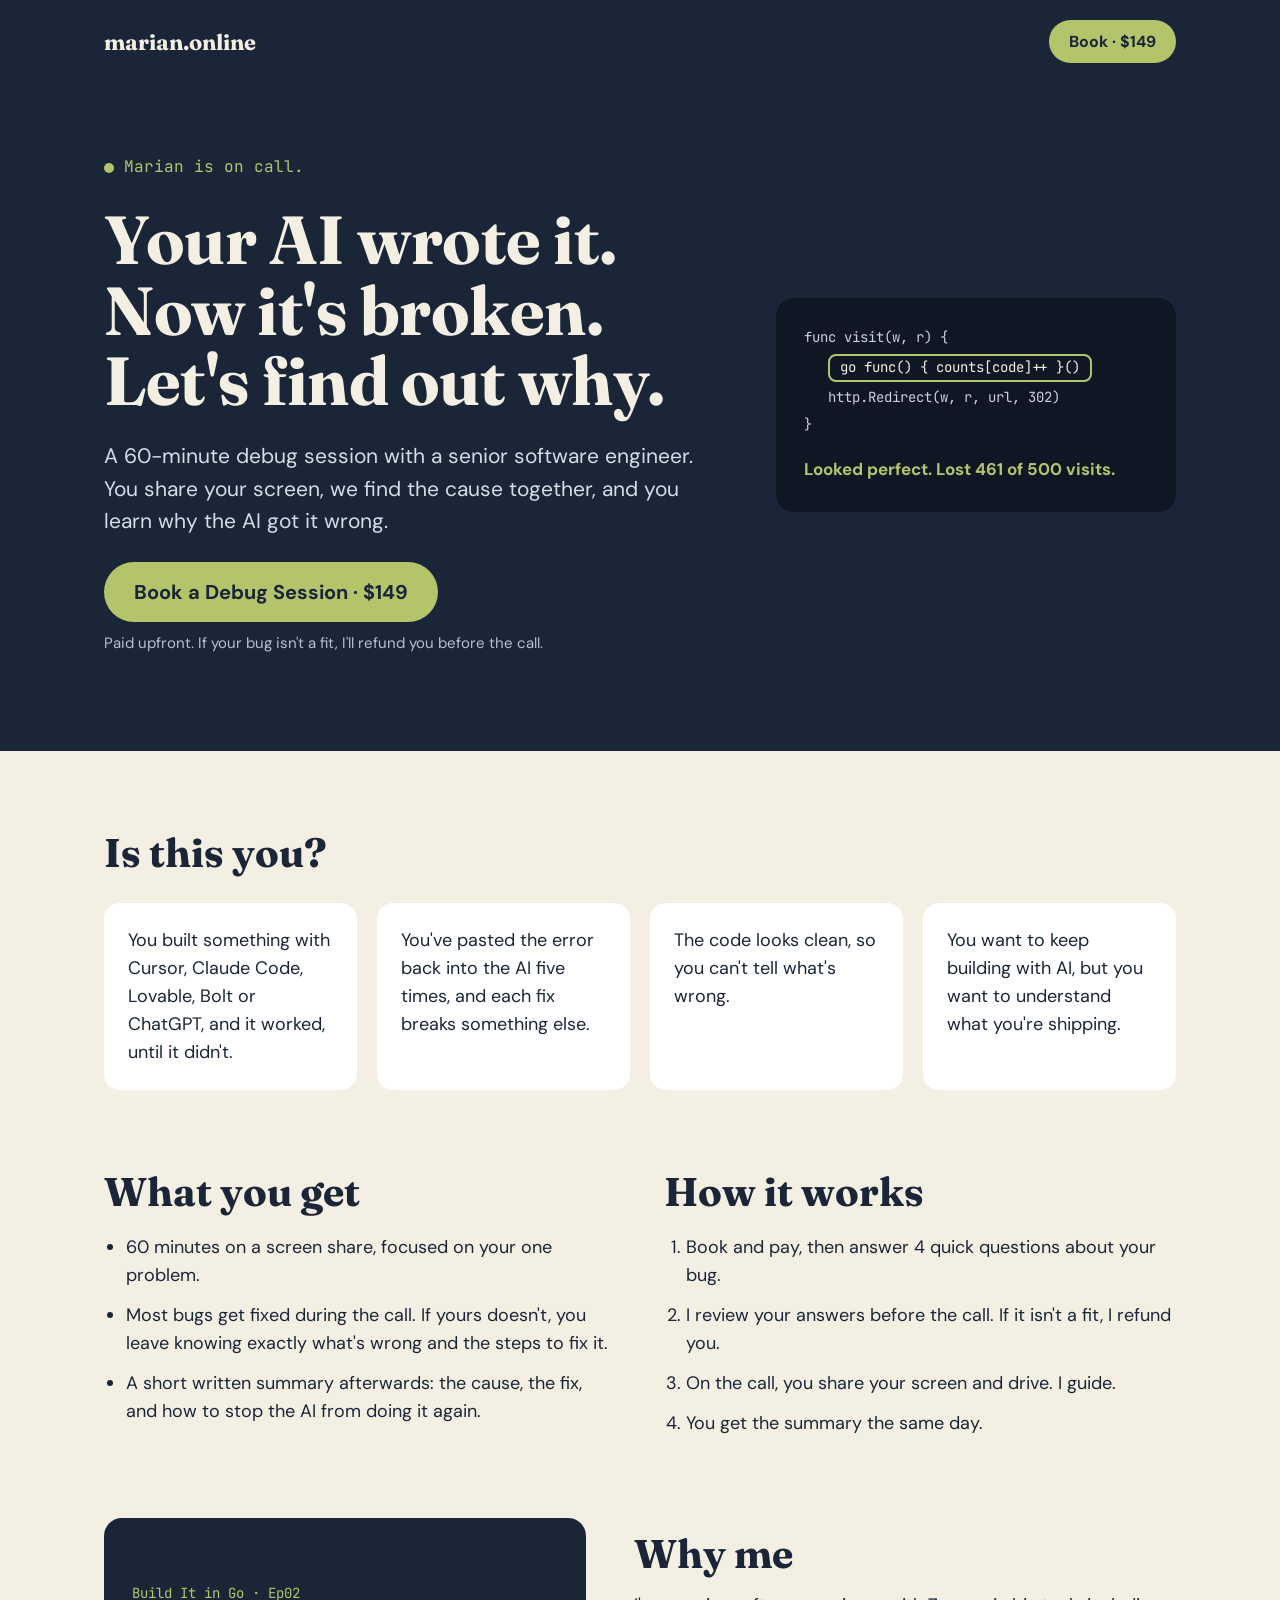
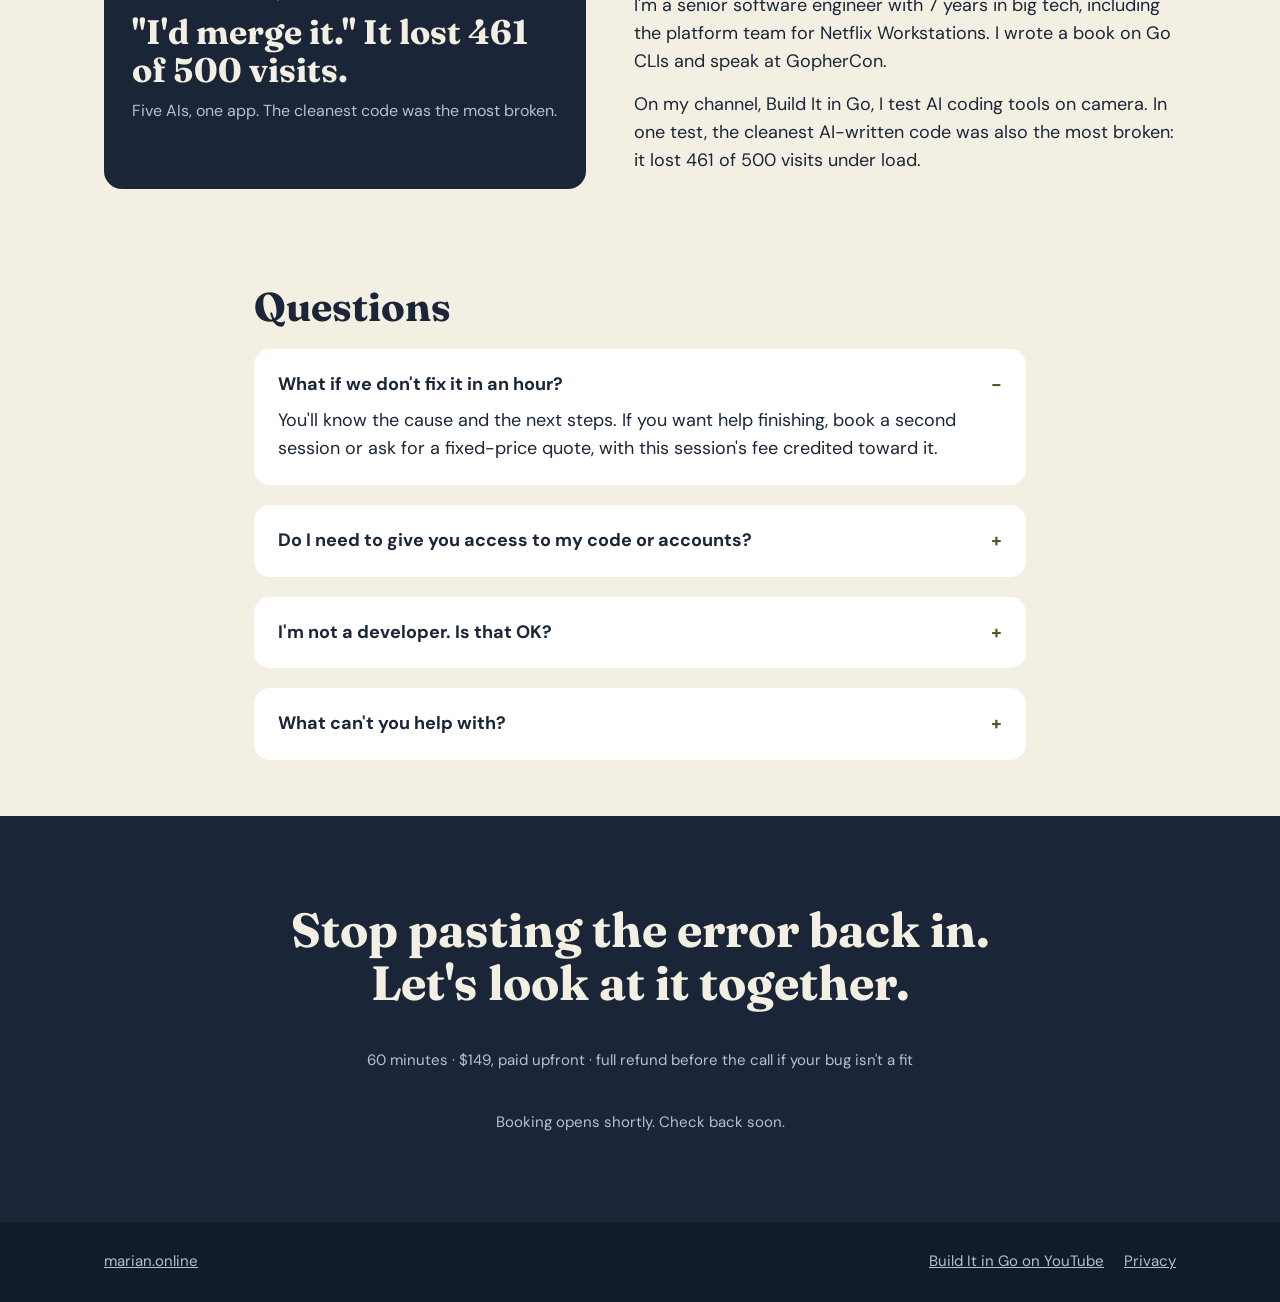
==== index.html @ 287d0615 "Debug Session landing page: /, /booked, /privacy Co-Authored-By: Claude Opus 5.5 <noreply@anthropic." ====
<!doctype html>
<html lang="en" data-page="home">
<head>
<meta charset="utf-8">
<meta name="viewport" content="width=device-width, initial-scale=1">
<title>Debug Session: fix your AI-written code with a senior engineer · $149</title>
<meta name="description" content="Your AI wrote it. Now it's broken. A 60-minute screen-share debug session with a senior software engineer. Most bugs get fixed during the call. $149, paid upfront.">
<link rel="canonical" href="https://debug.marian.online/">
<meta name="robots" content="index, follow">
<meta name="theme-color" content="#1a2638">

<meta property="og:type" content="website">
<meta property="og:site_name" content="marian.online">
<meta property="og:url" content="https://debug.marian.online/">
<meta property="og:title" content="Your AI wrote it. Now it's broken. Let's find out why.">
<meta property="og:description" content="A 60-minute debug session with a senior software engineer. You share your screen, we find the cause together. $149.">
<meta property="og:image" content="https://debug.marian.online/assets/og.png">
<meta property="og:image:width" content="1200">
<meta property="og:image:height" content="630">
<meta property="og:image:alt" content="Your AI wrote it. Now it's broken. Debug Session with Marian, $149.">
<meta name="twitter:card" content="summary_large_image">
<meta name="twitter:title" content="Your AI wrote it. Now it's broken. Let's find out why.">
<meta name="twitter:description" content="A 60-minute debug session with a senior software engineer. $149.">
<meta name="twitter:image" content="https://debug.marian.online/assets/og.png">

<link rel="icon" href="/assets/favicon.svg" type="image/svg+xml">
<link rel="preconnect" href="https://fonts.googleapis.com">
<link rel="preconnect" href="https://fonts.gstatic.com" crossorigin>
<link rel="stylesheet" href="https://fonts.googleapis.com/css2?family=Fraunces:opsz,wght@9..144,600;9..144,700&family=DM+Sans:wght@400;500;700&family=JetBrains+Mono:wght@400;600&display=swap">
<link rel="stylesheet" href="/assets/site.css">
<script src="/assets/config.js"></script>
<script src="/assets/site.js"></script>

<script type="application/ld+json">
{
  "@context": "https://schema.org",
  "@type": "Service",
  "name": "Debug Session",
  "serviceType": "Software debugging consultation",
  "description": "A 60-minute screen-share debug session with a senior software engineer for code written with AI tools like Cursor, Claude Code, Lovable, Bolt or ChatGPT.",
  "url": "https://debug.marian.online/",
  "provider": { "@type": "Person", "name": "Marian Montagnino", "url": "https://marian.online" },
  "areaServed": "Worldwide",
  "offers": { "@type": "Offer", "price": "149", "priceCurrency": "USD", "url": "https://debug.marian.online/#book", "availability": "https://schema.org/InStock" }
}
</script>
</head>
<body>
<a class="skip" href="#main">Skip to content</a>

<header class="site-header dark">
  <div class="wrap">
    <a class="brand" href="https://marian.online">marian.online</a>
    <a class="btn btn-sm" href="#book" data-book>Book · $149</a>
  </div>
</header>

<main id="main">

<section class="hero dark" aria-labelledby="hero-title">
  <div class="wrap">
    <div class="hero-copy">
      <p class="eyebrow"><span class="dot" aria-hidden="true"></span><span>Marian is on call.</span></p>
      <h1 id="hero-title">Your AI wrote it. Now it's broken. Let's find out why.</h1>
      <p class="lede">A 60-minute debug session with a senior software engineer. You share your screen, we find the cause together, and you learn why the AI got it wrong.</p>
      <div class="cta">
        <a class="btn" href="#book" data-book>Book a Debug Session · $149</a>
        <span class="fine">Paid upfront. If your bug isn't a fit, I'll refund you before the call.</span>
      </div>
    </div>
    <!-- TODO: replace the highlighted line with the exact go func line from Ep02 -->
    <figure class="code-card" aria-label="A Go handler that looked correct but lost visits">
      <code>func visit(w, r) {</code>
      <code class="indent hit">go func() { counts[code]++ }()</code>
      <code class="indent">http.Redirect(w, r, url, 302)</code>
      <code>}</code>
      <figcaption>Looked perfect. Lost 461 of 500 visits.</figcaption>
    </figure>
  </div>
</section>

<section class="section first" aria-labelledby="you-title">
  <div class="wrap stack">
    <h2 id="you-title">Is this you?</h2>
    <ul class="cards">
      <li>You built something with Cursor, Claude Code, Lovable, Bolt or ChatGPT, and it worked, until it didn't.</li>
      <li>You've pasted the error back into the AI five times, and each fix breaks something else.</li>
      <li>The code looks clean, so you can't tell what's wrong.</li>
      <li>You want to keep building with AI, but you want to understand what you're shipping.</li>
    </ul>
  </div>
</section>

<section class="section">
  <div class="wrap two-col">
    <div>
      <h2>What you get</h2>
      <ul>
        <li>60 minutes on a screen share, focused on your one problem.</li>
        <li>Most bugs get fixed during the call. If yours doesn't, you leave knowing exactly what's wrong and the steps to fix it.</li>
        <li>A short written summary afterwards: the cause, the fix, and how to stop the AI from doing it again.</li>
      </ul>
    </div>
    <div>
      <h2>How it works</h2>
      <ol>
        <li>Book and pay, then answer 4 quick questions about your bug.</li>
        <li>I review your answers before the call. If it isn't a fit, I refund you.</li>
        <li>On the call, you share your screen and drive. I guide.</li>
        <li>You get the summary the same day.</li>
      </ol>
    </div>
  </div>
</section>

<section class="section" aria-labelledby="why-title">
  <div class="wrap why">
    <div class="clip" id="ep02-clip">
      <span class="clip-tag">Build It in Go · Ep02</span>
      <span class="clip-stat">"I'd merge it." It lost 461 of 500 visits.</span>
      <span class="clip-sub">Five AIs, one app. The cleanest code was the most broken.</span>
    </div>
    <div class="why-copy">
      <h2 id="why-title">Why me</h2>
      <p>I'm a senior software engineer with 7 years in big tech, including the platform team for Netflix Workstations. I wrote a book on Go CLIs and speak at GopherCon.</p>
      <p>On my channel, Build It in Go, I test AI coding tools on camera. In one test, the cleanest AI-written code was also the most broken: it lost 461 of 500 visits under load.</p>
    </div>
  </div>
</section>

<section aria-labelledby="faq-title">
  <div class="wrap narrow faq">
    <h2 id="faq-title">Questions</h2>
    <details open>
      <summary>What if we don't fix it in an hour?</summary>
      <p>You'll know the cause and the next steps. If you want help finishing, book a second session or ask for a fixed-price quote, with this session's fee credited toward it.</p>
    </details>
    <details>
      <summary>Do I need to give you access to my code or accounts?</summary>
      <p>No. You share your screen and keep control the whole time.</p>
    </details>
    <details>
      <summary>I'm not a developer. Is that OK?</summary>
      <p>Yes. You don't need to understand the code to book. You'll understand more of it by the end.</p>
    </details>
    <details>
      <summary>What can't you help with?</summary>
      <p>Rebuilding a whole app, or anything that needs access to your production systems or customer data.</p>
    </details>
  </div>
</section>

<section id="book" class="book dark" aria-labelledby="book-title">
  <div class="wrap narrow">
    <h2 id="book-title">Stop pasting the error back in. Let's look at it together.</h2>
    <p class="fine">60 minutes · $149, paid upfront · full refund before the call if your bug isn't a fit</p>
    <div class="booking-embed" id="booking-embed">
      <p class="booking-note">Booking opens shortly. Check back soon.</p>
    </div>
  </div>
</section>

</main>

<footer class="site-footer">
  <div class="wrap">
    <a href="https://marian.online">marian.online</a>
    <nav aria-label="Footer">
      <a href="https://www.youtube.com/" data-channel-link>Build It in Go on YouTube</a>
      <a href="/privacy">Privacy</a>
    </nav>
  </div>
</footer>
</body>
</html>
---- assets/site.css ----
:root {
  --navy: #1a2638;
  --navy-deep: #0f1724;
  --navy-foot: #121b29;
  --cream: #f4efe3;
  --olive: #b4c46a;
  --olive-ink: #4a5a24;
  --card: #ffffff;
  --muted-on-navy: #b7c0cd;
  --soft-on-navy: #d6dce5;
  --serif: "Fraunces", Georgia, "Times New Roman", serif;
  --sans: "DM Sans", system-ui, -apple-system, "Segoe UI", sans-serif;
  --mono: "JetBrains Mono", ui-monospace, "SFMono-Regular", Menlo, monospace;
}

*, *::before, *::after { box-sizing: border-box; }
html { scroll-behavior: smooth; -webkit-text-size-adjust: 100%; }
@media (prefers-reduced-motion: reduce) { html { scroll-behavior: auto; } }
body {
  margin: 0;
  background: var(--cream);
  color: var(--navy);
  font-family: var(--sans);
  font-size: 18px;
  line-height: 1.55;
  -webkit-font-smoothing: antialiased;
}
a { color: var(--navy); }
a:hover { color: var(--olive-ink); }
:focus-visible { outline: 3px solid var(--olive); outline-offset: 3px; border-radius: 6px; }
img, iframe { max-width: 100%; }
h1, h2, h3 { font-family: var(--serif); font-weight: 700; margin: 0; }
h2 { font-size: clamp(32px, 4.4vw, 40px); line-height: 1.1; }

.skip { position: absolute; left: -999px; top: 8px; background: var(--olive); color: var(--navy); padding: 8px 14px; border-radius: 8px; z-index: 10; }
.skip:focus { left: 8px; }

.wrap { max-width: 1120px; margin: 0 auto; padding-left: 24px; padding-right: 24px; }
.narrow { max-width: 820px; }
.dark { background: var(--navy); color: var(--cream); }
.dark a { color: var(--cream); }

/* Buttons */
.btn {
  display: inline-block;
  background: var(--olive);
  color: var(--navy) !important;
  text-decoration: none;
  font-weight: 700;
  border-radius: 999px;
  padding: 18px 30px;
  font-size: 20px;
  line-height: 1.2;
  transition: transform .15s ease, box-shadow .15s ease;
}
.btn:hover { transform: translateY(-1px); box-shadow: 0 6px 18px rgba(0,0,0,.25); color: var(--navy) !important; }
.btn-sm { font-size: 16px; padding: 12px 20px; }

/* Header */
.site-header .wrap { display: flex; flex-wrap: wrap; align-items: center; justify-content: space-between; gap: 16px; padding-top: 20px; padding-bottom: 20px; }
.brand { font-family: var(--serif); font-weight: 700; font-size: 22px; text-decoration: none; color: var(--cream) !important; }

/* Hero */
.hero .wrap { display: flex; flex-wrap: wrap; gap: 56px; align-items: center; padding-top: 72px; padding-bottom: 96px; }
.hero-copy { flex: 999 1 520px; min-width: 0; display: flex; flex-direction: column; gap: 24px; }
.eyebrow { display: flex; align-items: center; gap: 10px; font-family: var(--mono); font-size: 16px; color: var(--olive); margin: 0; }
.dot { width: 10px; height: 10px; border-radius: 50%; background: var(--olive); box-shadow: 0 0 0 0 rgba(180,196,106,.6); animation: pulse 2.4s infinite; }
@keyframes pulse { 70% { box-shadow: 0 0 0 10px rgba(180,196,106,0); } 100% { box-shadow: 0 0 0 0 rgba(180,196,106,0); } }
@media (prefers-reduced-motion: reduce) { .dot { animation: none; } }
.hero h1 { font-size: clamp(40px, 6vw, 68px); line-height: 1.04; letter-spacing: -0.5px; }
.lede { margin: 0; font-size: 21px; color: var(--soft-on-navy); max-width: 600px; }
.cta { display: flex; flex-direction: column; align-items: flex-start; gap: 10px; }
.fine { font-size: 15px; color: var(--muted-on-navy); }

.code-card {
  flex: 1 1 400px; min-width: 0;
  background: var(--navy-deep); border-radius: 18px; padding: 28px;
  font-family: var(--mono); font-size: 14px; line-height: 1.7; color: #c9d1dc;
  display: flex; flex-direction: column; gap: 4px; margin: 0;
}
.code-card code { font-family: inherit; white-space: pre-wrap; overflow-wrap: anywhere; }
.code-card .indent { margin-left: 24px; }
.code-card .hit { align-self: flex-start; padding: 0 10px; border: 2px solid var(--olive); border-radius: 8px; color: var(--cream); }
.code-card figcaption { margin-top: 14px; font-family: var(--sans); font-size: 17px; color: var(--olive); font-weight: 700; }

/* Sections */
.section { padding-top: 40px; padding-bottom: 40px; }
.section.first { padding-top: 80px; }
.stack { display: flex; flex-direction: column; gap: 28px; }
.cards { display: grid; grid-template-columns: repeat(auto-fit, minmax(240px, 1fr)); gap: 20px; list-style: none; margin: 0; padding: 0; }
.cards li { background: var(--card); border-radius: 16px; padding: 24px; }
.two-col { display: flex; flex-wrap: wrap; gap: 48px; }
.two-col > div { flex: 1 1 420px; min-width: 0; display: flex; flex-direction: column; gap: 20px; }
.two-col ul, .two-col ol { margin: 0; padding-left: 22px; display: flex; flex-direction: column; gap: 12px; }

.why { display: flex; flex-wrap: wrap; gap: 48px; align-items: center; }
.why-copy { flex: 1 1 420px; min-width: 0; display: flex; flex-direction: column; gap: 16px; }
.why-copy p { margin: 0; }
.clip {
  flex: 1 1 360px; min-width: 0; aspect-ratio: 16 / 9; border-radius: 18px; overflow: hidden;
  background: var(--navy); color: var(--cream);
  display: flex; flex-direction: column; justify-content: center; gap: 10px; padding: 28px;
}
.clip .clip-tag { font-family: var(--mono); font-size: 14px; color: var(--olive); }
.clip .clip-stat { font-family: var(--serif); font-size: clamp(26px, 3.4vw, 34px); line-height: 1.1; font-weight: 700; }
.clip .clip-sub { color: var(--muted-on-navy); font-size: 16px; }
.clip.is-video { padding: 0; background: #000; }
.clip.is-video iframe { width: 100%; height: 100%; border: 0; display: block; }

.faq { padding-top: 56px; padding-bottom: 56px; display: flex; flex-direction: column; gap: 20px; }
.faq details { background: var(--card); border-radius: 16px; padding: 22px 24px; }
.faq summary { font-weight: 700; cursor: pointer; list-style: none; display: flex; justify-content: space-between; gap: 16px; }
.faq summary::-webkit-details-marker { display: none; }
.faq summary::after { content: "+"; font-family: var(--mono); color: var(--olive-ink); }
.faq details[open] summary::after { content: "–"; }
.faq details p { margin: 8px 0 0; }

/* Booking */
.book .wrap { padding-top: 88px; padding-bottom: 88px; display: flex; flex-direction: column; align-items: center; text-align: center; gap: 24px; }
.book h2 { font-size: clamp(32px, 5vw, 48px); }
.booking-embed { width: 100%; max-width: 1000px; }
.booking-embed.is-live { background: var(--cream); border-radius: 18px; overflow: hidden; min-height: 700px; }
.booking-embed #booking-target, .booking-embed .calendly-inline-widget { width: 100%; min-height: 700px; }
.booking-embed iframe { width: 100%; min-height: 700px; border: 0; display: block; }
.booking-note { color: var(--muted-on-navy); font-size: 15px; margin: 0; }

/* Footer */
.site-footer { background: var(--navy-foot); color: var(--muted-on-navy); }
.site-footer .wrap { padding-top: 28px; padding-bottom: 28px; display: flex; flex-wrap: wrap; justify-content: space-between; gap: 12px; font-size: 15px; }
.site-footer a { color: var(--muted-on-navy); }
.site-footer nav { display: flex; flex-wrap: wrap; gap: 20px; }

/* Simple content pages (/booked, /privacy) */
.page { padding-top: 64px; padding-bottom: 80px; }
.page h1 { font-size: clamp(36px, 5vw, 56px); line-height: 1.06; margin-bottom: 20px; }
.page h2 { font-size: 26px; margin: 36px 0 10px; }
.page p, .page li { max-width: 68ch; }
.page ol, .page ul { padding-left: 22px; }
.page li { margin-bottom: 10px; }
.panel { background: var(--card); border-radius: 18px; padding: 28px; margin-top: 28px; }

@media (max-width: 560px) {
  body { font-size: 17px; }
  .hero .wrap { padding-top: 48px; padding-bottom: 64px; gap: 40px; }
  .btn { font-size: 18px; padding: 16px 24px; }
  .lede { font-size: 19px; }
  .site-header .btn-sm { padding: 10px 16px; font-size: 15px; }
  .code-card { padding: 22px; font-size: 13.5px; }
  .code-card .indent { margin-left: 14px; }
}
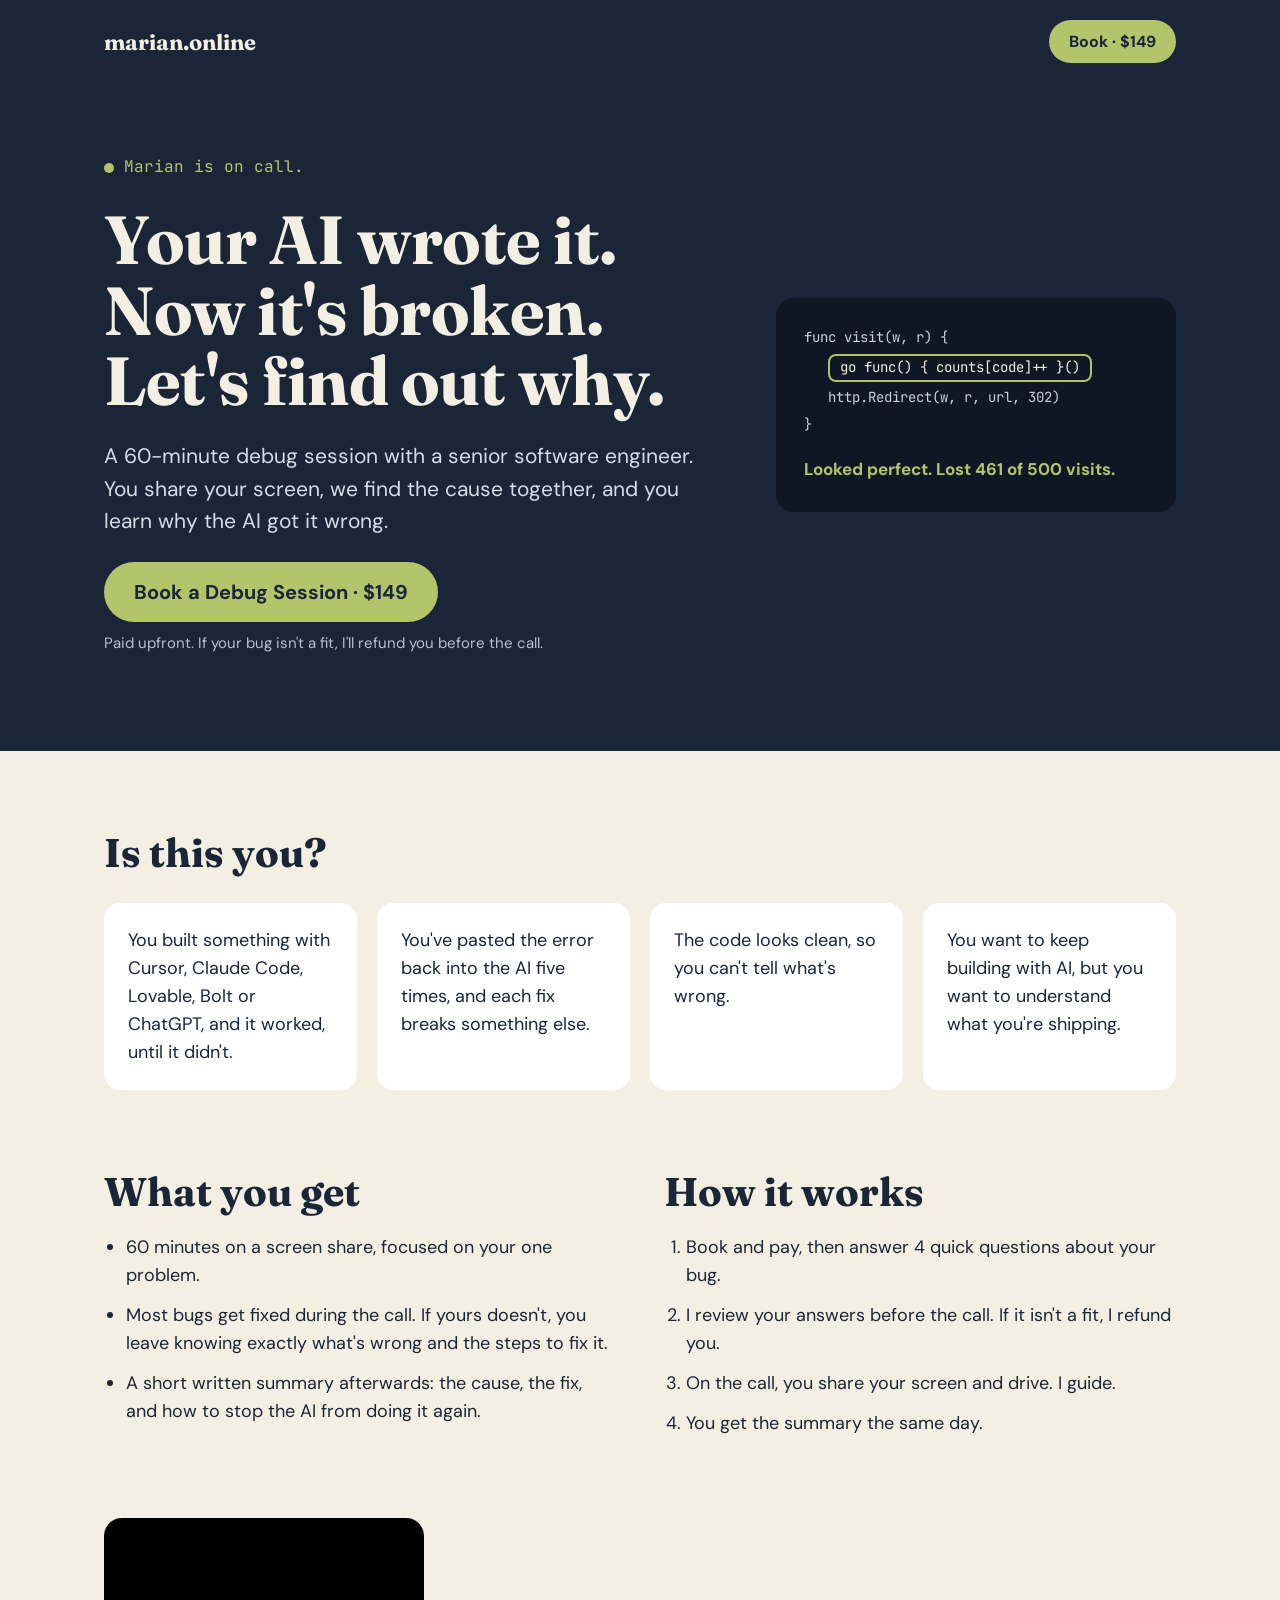
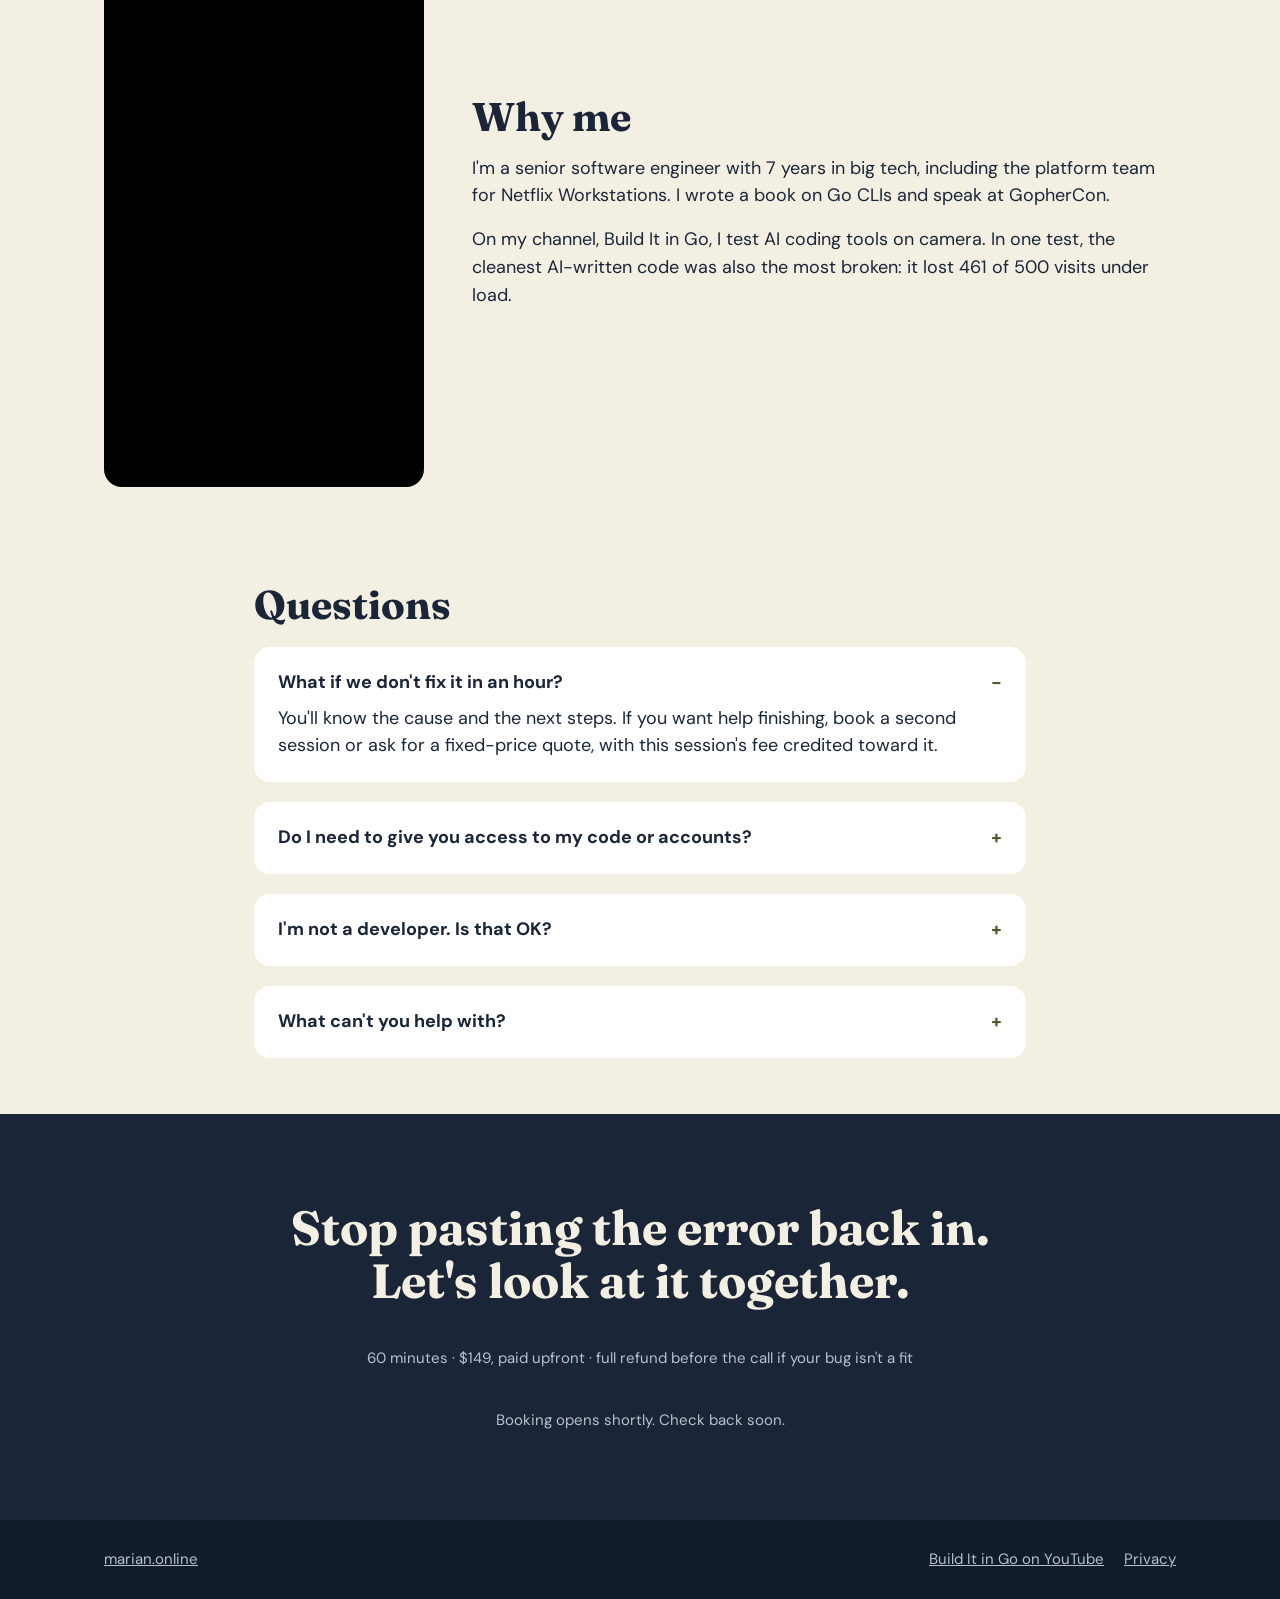
==== commit b6f7fcb2: "Add Ep02 Short and channel link Co-Authored-By: Claude Opus 5.5 <noreply@anthropic.com> Claude-Sessi" ====
--- a/index.html
+++ b/index.html
@@ -166,7 +166,7 @@
   <div class="wrap">
     <a href="https://marian.online">marian.online</a>
     <nav aria-label="Footer">
-      <a href="https://www.youtube.com/" data-channel-link>Build It in Go on YouTube</a>
+      <a href="https://www.youtube.com/@marian.is.online" data-channel-link>Build It in Go on YouTube</a>
       <a href="/privacy">Privacy</a>
     </nav>
   </div>
--- a/assets/site.css
+++ b/assets/site.css
@@ -106,6 +106,7 @@
 .clip .clip-sub { color: var(--muted-on-navy); font-size: 16px; }
 .clip.is-video { padding: 0; background: #000; }
 .clip.is-video iframe { width: 100%; height: 100%; border: 0; display: block; }
+.clip.is-vertical { aspect-ratio: 9 / 16; flex: 0 1 320px; max-width: 320px; margin: 0 auto; }
 
 .faq { padding-top: 56px; padding-bottom: 56px; display: flex; flex-direction: column; gap: 20px; }
 .faq details { background: var(--card); border-radius: 16px; padding: 22px 24px; }
